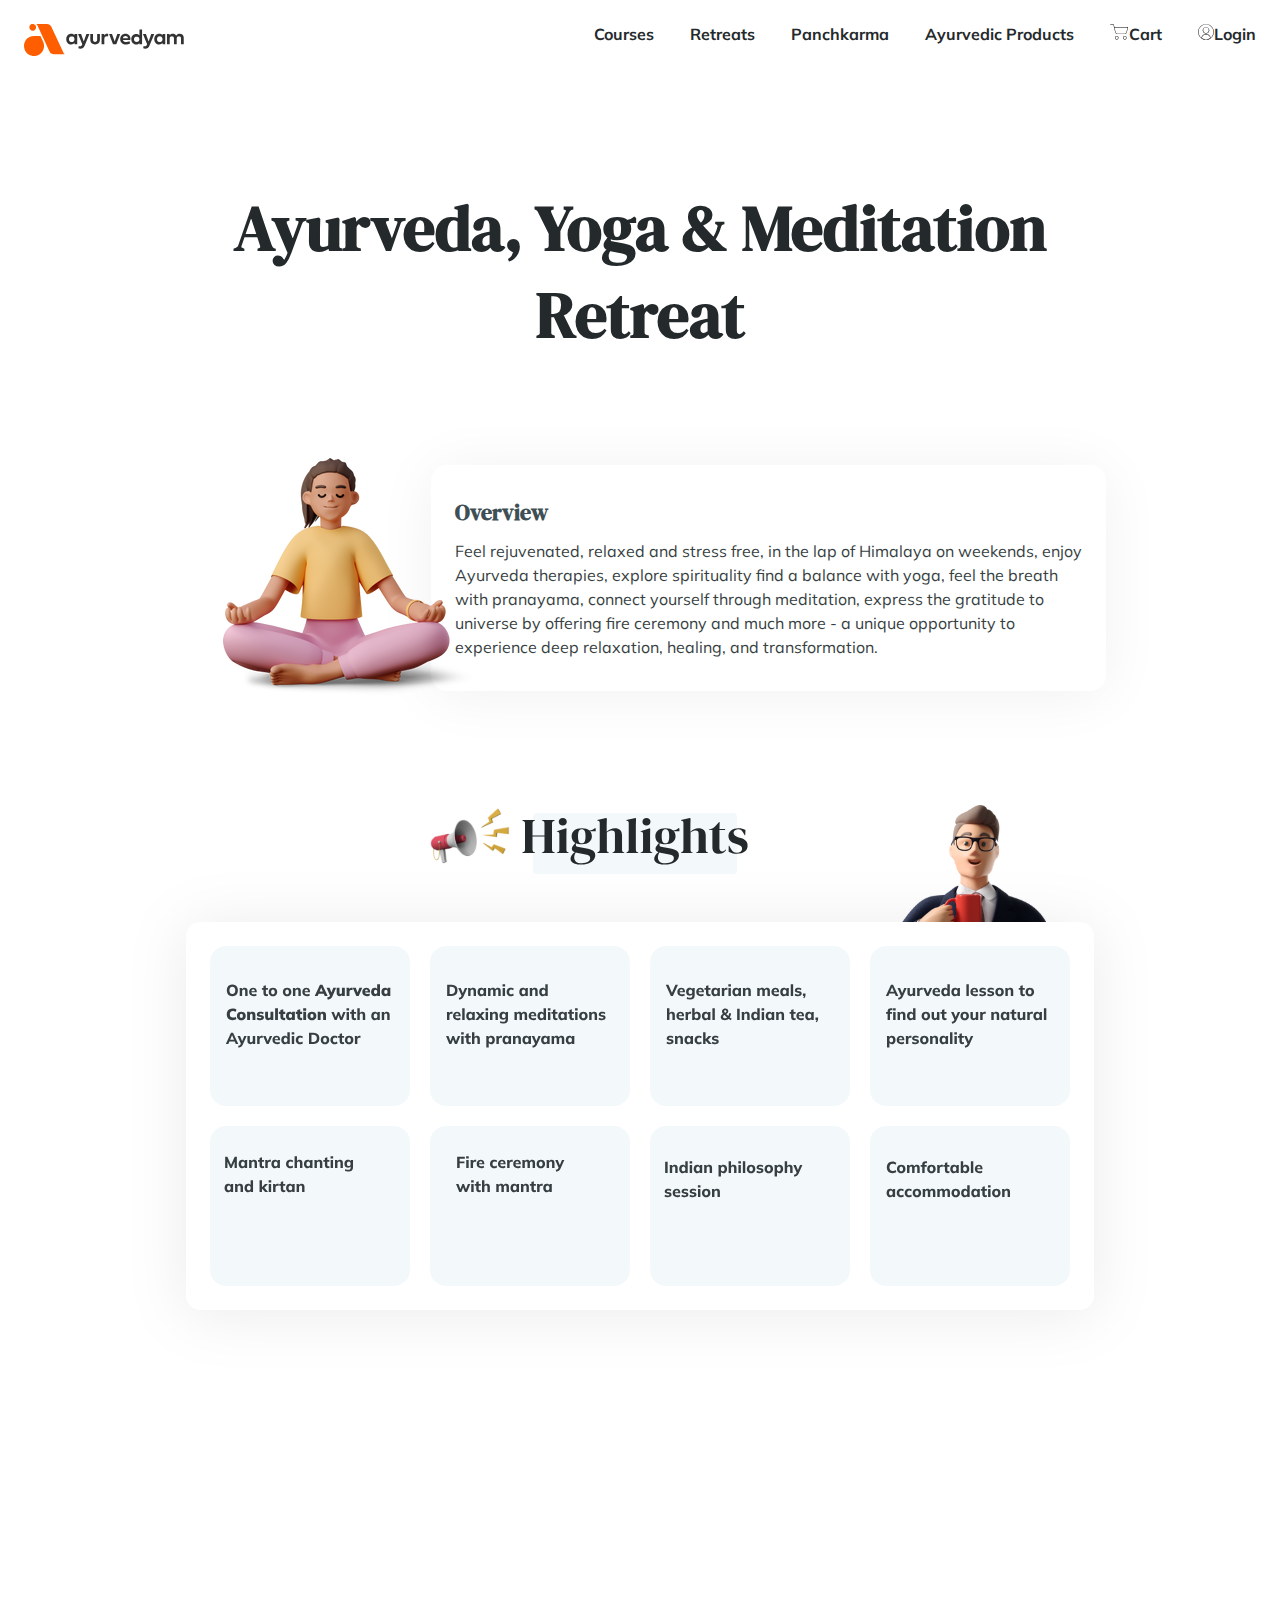
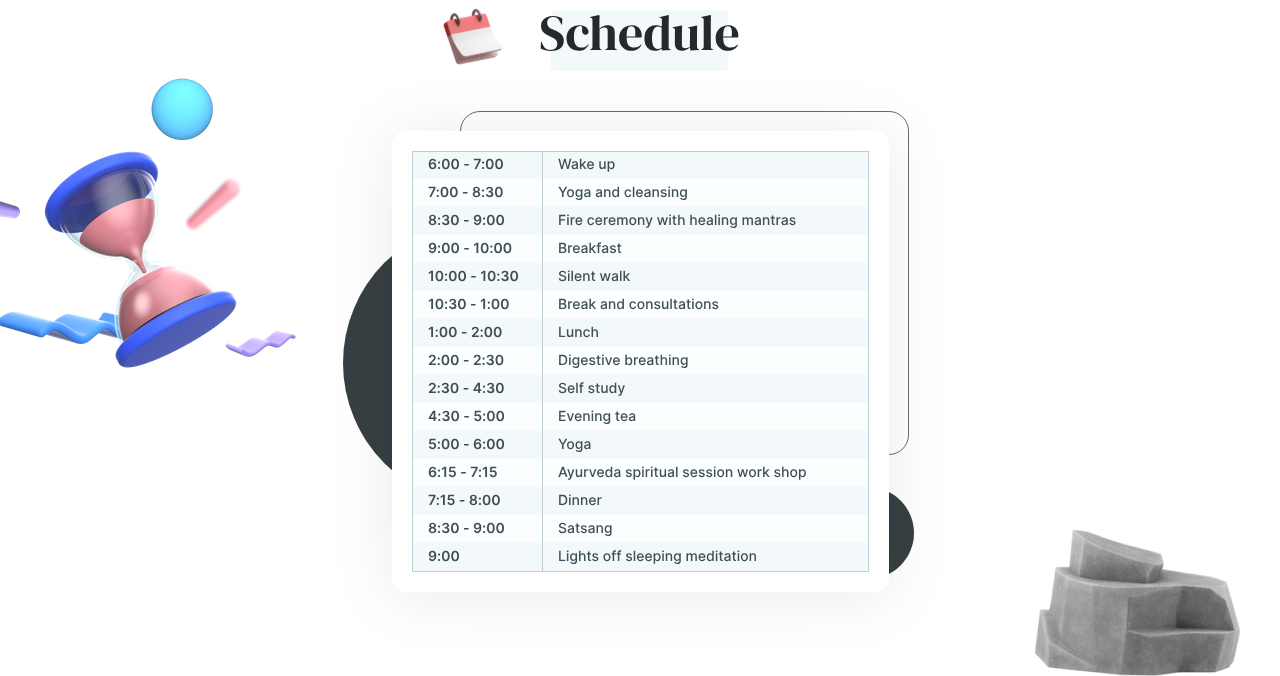
==== retreat.html @ d443c770 "Add files via upload" ====
<!DOCTYPE html>
<html>
    <head><link rel="stylesheet" href="retreat.css">

        <link rel="preconnect" href="https://fonts.googleapis.com">
        <link rel="preconnect" href="https://fonts.gstatic.com" crossorigin>
        <link href="https://fonts.googleapis.com/css2?family=DM+Serif+Display&family=Mulish:wght@400;500;600;700;800;900&display=swap" rel="stylesheet">
        
    </head>
    <body>
        
        <div class="top-navigation-bar">
            
            <!-- Logo -->
            <div>
                <img class="logo" src="images/logo.svg"/>
            </div>
            
            <!-- Primary Nav  -->
            <nav>
                <a href="#">Courses</a>
                <a href="#">Retreats</a>
                <a href="#">Panchkarma</a>
                <a href="#">Ayurvedic Products</a>
            
                <a class="cart" href=""><img src="images/noun_cart_1234598.svg"/>Cart</a>
                <a class="login" href="#"><img src="images/noun_User_2328155.svg"/>Login</a>
            </nav>

        </div>

        <div class="container top-header">
            
            <h1>Ayurveda, Yoga & Meditation Retreat</h1>

            

            <div class="overview-section">
                
                <div class="overvie-image-area">
                    <img src="images/yogagirl-1.png"/>
                </div>

                <div class="overview-content-box">
                    <h4 id="overview">Overview</h4>
                    <p>
                        Feel rejuvenated, relaxed and stress free, in the lap of Himalaya on weekends, 
                        enjoy Ayurveda therapies, explore spirituality find a balance with yoga, 
                        feel the breath with pranayama, connect yourself through meditation, express the
                        gratitude to universe by offering fire ceremony and much more - a unique opportunity 
                        to experience deep relaxation, healing, and transformation. 
                    </p>
                </div>
            </div>
            

        
        </div>

        <div class="page-navigation-box">
            <div class="page-navigation-items container">
                <a class="page-navigation-item-selected" href="#">Highlights</a>
                <a href="#">Program</a>
                <a href="#">Schedule</a>
                <a href="#">Accomodation</a>
                <a href="#">Food</a>
                <a href="#">Inclusion & Exclusions</a>
                <a href="#">Location</a>
                <a href="#">Things to do</a>
                <a href="#">Cancellation Policy</a>
            </div>

        </div>

        
        <div class="highlight-section">
            <img src="images/highlight-section.svg" alt="">
        </div>

       
        <div class="program-section">
            <img src="images/program-section.svg" alt="">
        </div>

       
        <div class="schedule">
            <div class="background-elements">
                <img class="glasshour-img" src="images/processing-2872696-2409412.png"/>
                <img class="rock-img" src="images/business-3d-mountain-rocks.png"/>
            </div>


            <div class="program-section">
                <img src="images/schedule-section.svg" alt="">
            </div>
        </div>









        
    </body>
</html>
---- retreat.css ----
body{
    margin: 0;
    padding: 0;
    font-family: 'Mulish', sans-serif;
    
}


.top-navigation-bar{
    display: flex;
    justify-content: space-between;
    padding: 1.5rem;

}

.logo{
    width: 10em;
}

nav a{
    margin-left: 2em;
    text-decoration: none;
    color: #24292B;
    font-weight: 700;
}


.top-header{
    margin-top: 24px;
    text-align: center;
}

h1{
    font-family: 'DM Serif Display', serif;
    font-size: 4rem;
    text-align: center;
    color: #24292B;
    max-width: 922px;
    margin: 0 auto;
    margin-top: 100px;
}

h4{
    font-family: 'DM Serif Display', serif;
    font-size: 22px;
    color: #3E4F55;
    margin: 0;
    margin-bottom: 12px;
}


.overview-section{
 display: flex;
 align-items: center;
 justify-content: center;
 margin-top: 100px;

}

.overvie-image-area{
    position: relative;
    width: 256px;
    height: 239px;
}

.overview-section img{
    position: absolute;
    left: 48px;
}


.overview-section p{
    margin: 0;
    color: #373F42;
    font-size: 1rem;
    line-height: 1.5rem;
    
}



.overview-content-box{
    width: 675px;
    flex-direction: column;
    padding: 32px 24px;
    text-align: left;
    box-shadow: 0px 4px 60px rgba(0, 0, 0, 0.06);
    border-radius: 16px;
    box-sizing: border-box;
}



.container{
    margin: 0 auto;
    max-width: 1076px;
}

.page-navigation-box{
    height: 48px;
    width: 100%;
    background-color: white;
    filter: drop-shadow(0px 4px 60px rgba(0, 0, 0, 0.06));
    align-items: center;
    margin-top: 100px;
    position: fixed;
    top: 0;
    display: none;
}

.page-navigation-items{
    display: flex;
    flex-direction: row;
    justify-content: space-between;
    align-items: center;
    margin: 0 auto;
    height: 48px;
    width: 1076px;
}

.page-navigation-items a{
    text-decoration: none;
    color:#3E4F55;
    font-weight: 700;
}

.page-navigation-items .page-navigation-item-selected{
    background-color: #11B0A1;
    padding: 15px 12px;
    color: white;
    
}


.highlight-section{
    margin: 0 auto;
    text-align: center;
    margin-top: 100px;

}

.program-section{
    margin: 0 auto;
    text-align: center;
    margin-top: 100px;

}


.background-elements{
    width: 100%;
    height: 678px;
    position: absolute;
    display: flex;
    justify-content: space-between;

}
.rock-img{
    width: 205px;
    height: 146px;
    align-self: flex-end;
    margin-right: 40px;
    
}

.glasshour-img{
    height: 450px;

}
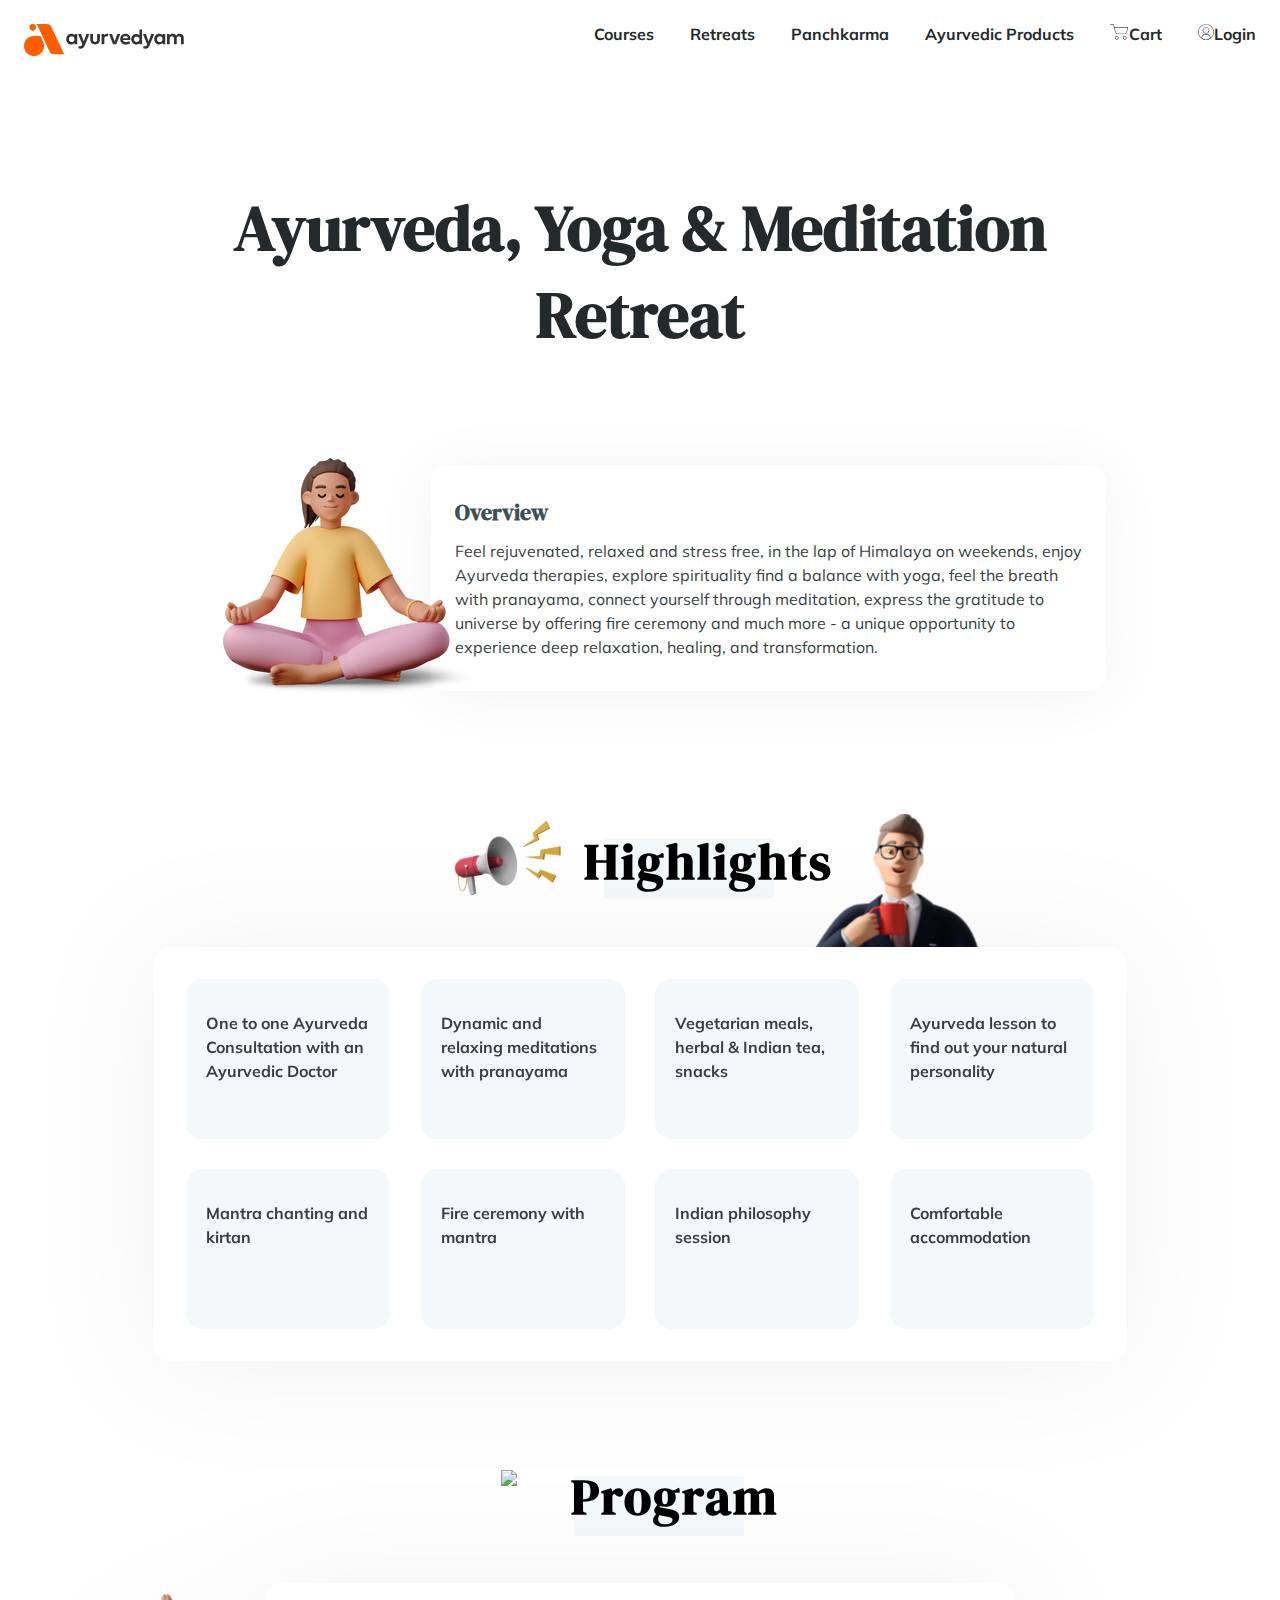
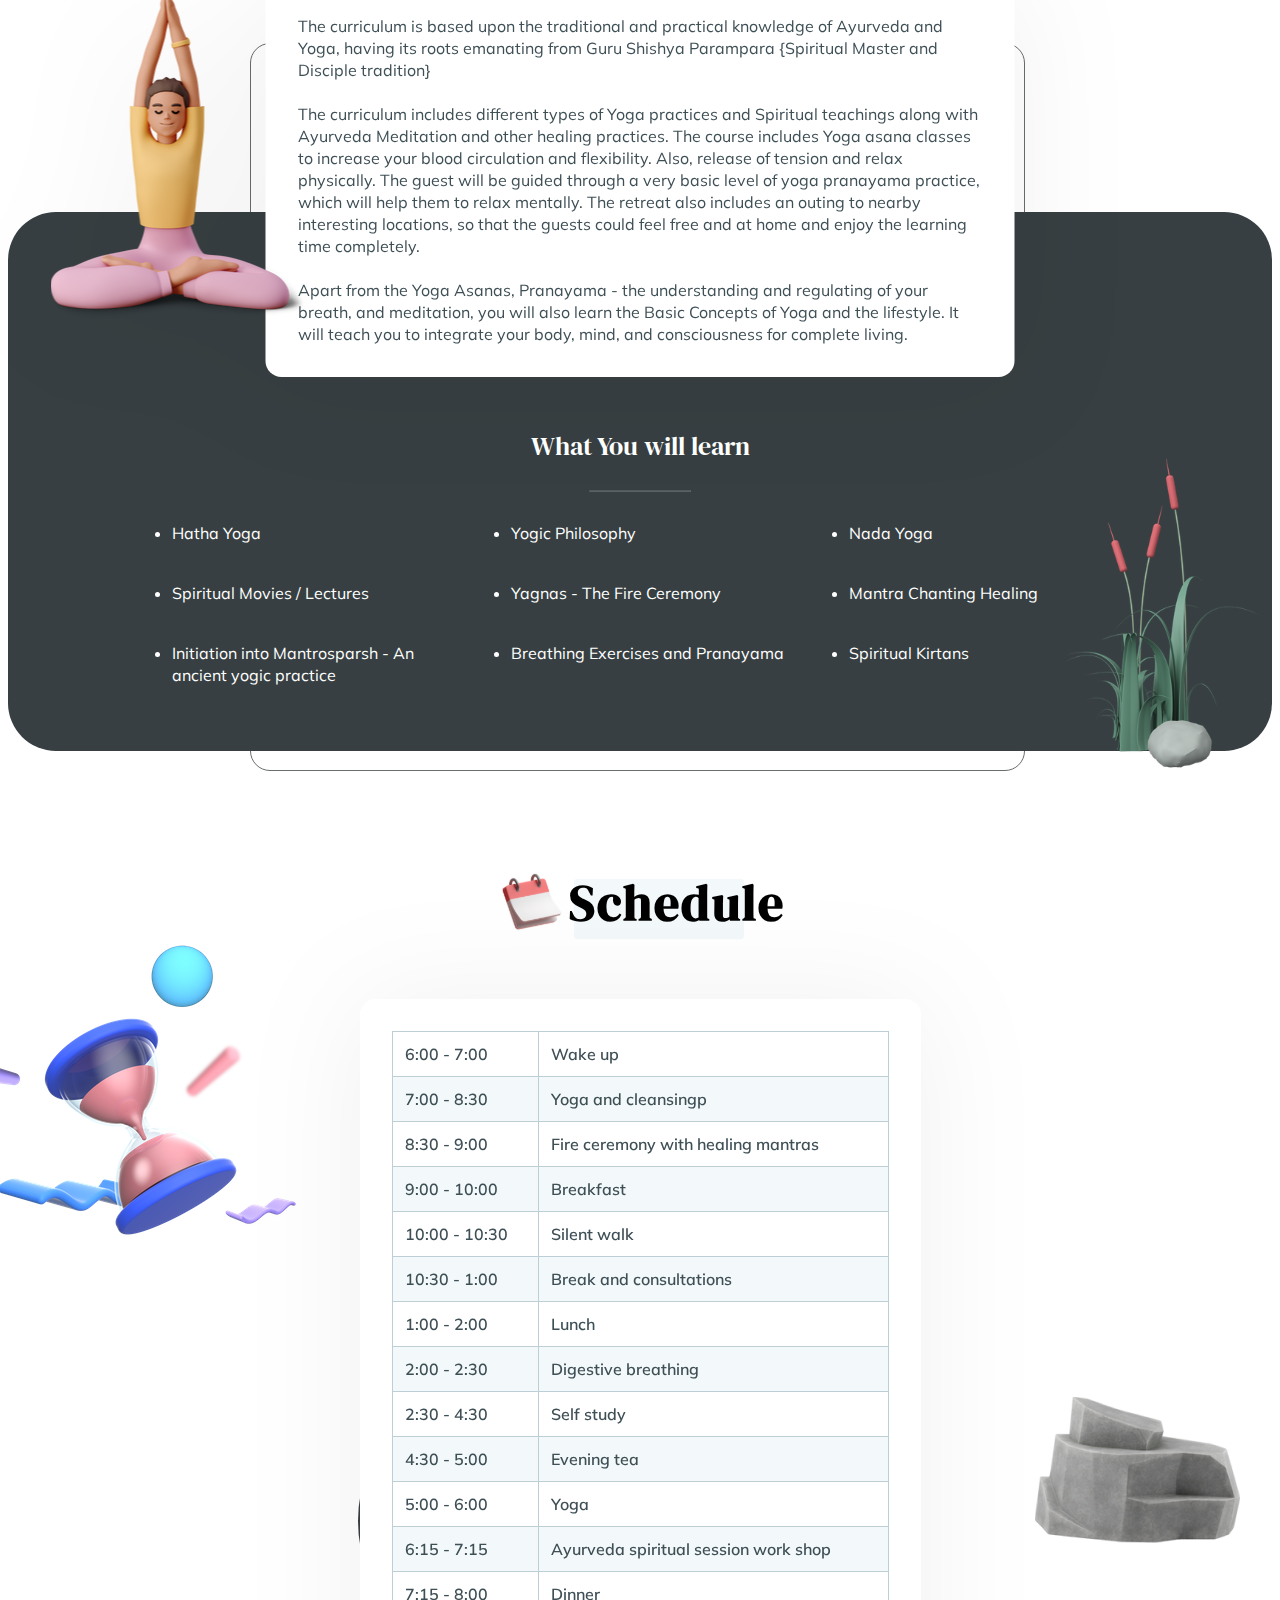
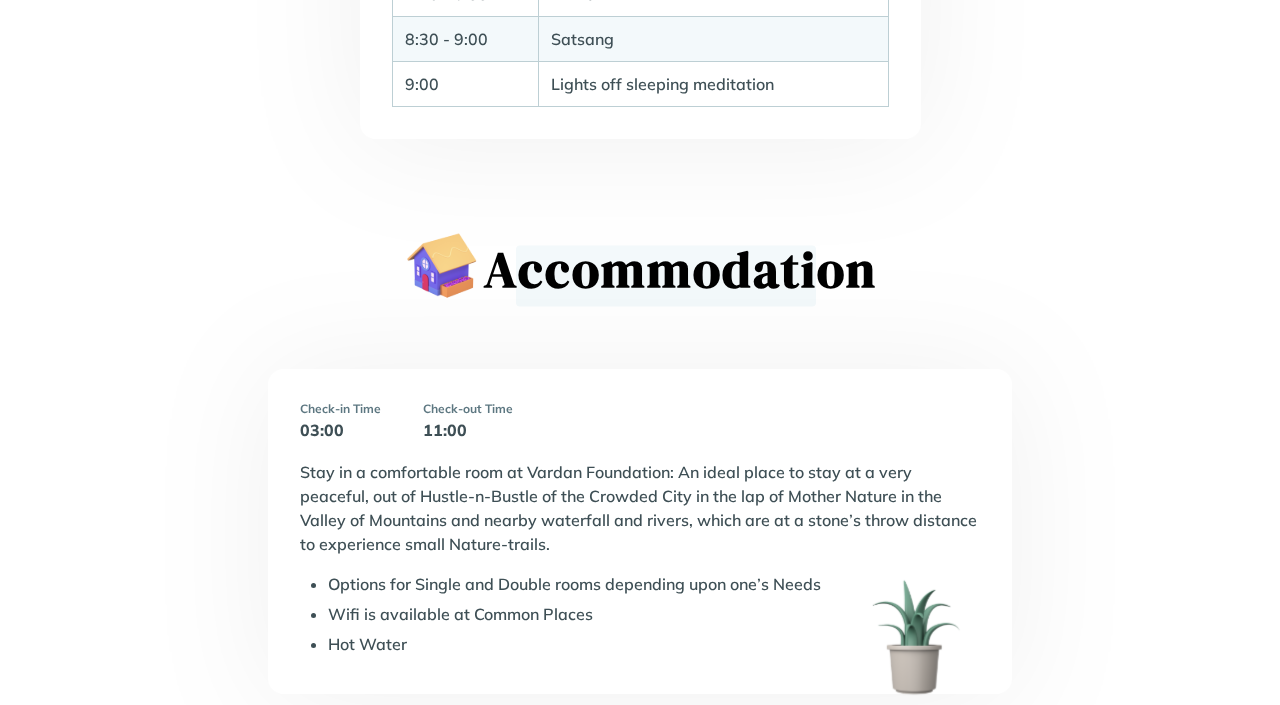
==== commit e4debdcf: "Add files via upload" ====
--- a/retreat.html
+++ b/retreat.html
@@ -73,32 +73,262 @@
         </div>
 
         
+        <!-- highlight Sectiom -->
+        
         <div class="highlight-section">
-            <img src="images/highlight-section.svg" alt="">
-        </div>
-
+            <div class="program-heading-box">
+                <img class="highlight-icon" src="images/highlight-icon.svg"/>
+                <h2>Highlights</h2>
+                <img class="h2-bg" src="images/program-heading-bg.svg"/>
+            </div>
+            <img class="cofee-guy-img" src="images/highlight-cofee-guy.svg" alt="decorative-3dimageofaguy-havingcofee">
+
+            <div class="highlight-text-box container">
+                   
+                <div class="row">
+                    <div class="column"> <p>One to one Ayurveda Consultation with an Ayurvedic Doctor</p> </div>
+                    <div class="column"> <p>Dynamic and relaxing meditations with pranayama</p> </div>
+                    <div class="column"> <p>Vegetarian meals, herbal & Indian tea, snacks</p> </div>
+                    <div class="column"> <p>Ayurveda lesson to find out your natural personality</p> </div>
+                </div>
+                <div class="row">
+                    <div class="column"> <p>Mantra chanting and kirtan</p> </div>
+                    <div class="column"> <p>Fire ceremony with mantra</p> </div>
+                    <div class="column"> <p>Indian philosophy session</p> </div>
+                    <div class="column"> <p>Comfortable accommodation</p> </div>
+                </div>
+    
+            </div>
+
+        </div>
+
+       
+        
+
+
+       
+       
        
         <div class="program-section">
-            <img src="images/program-section.svg" alt="">
-        </div>
-
-       
-        <div class="schedule">
+            <div class="program-heading-box">
+                <img class="program-icon" src="images/program-icon.svg"/>
+                <h2>Program</h2>
+                <img class="h2-bg" src="images/program-heading-bg.svg"/>
+             </div>
+             
+            
+
+            <div class="program-text-box container">
+                <img class="program-yoga-girl-img" src="images/program-yoga-girl.svg"/>
+                <p >The curriculum is based upon the traditional and practical knowledge of 
+                    Ayurveda and Yoga, having its roots emanating from Guru Shishya Parampara {Spiritual Master 
+                    and Disciple tradition}
+                </p>
+
+                <p>
+                    The curriculum includes different types of Yoga practices and Spiritual teachings along with Ayurveda 
+                    Meditation and other healing practices. The course includes Yoga asana classes to increase your blood 
+                    circulation and flexibility.  Also, release of tension and relax physically. The guest will be guided 
+                    through a very basic level of yoga pranayama practice, which will help them to relax mentally. The retreat 
+                    also includes an outing to nearby interesting locations, so that the guests could feel free and at home and 
+                    enjoy the learning time completely.
+                </p>
+
+                <p>
+                    Apart from the Yoga Asanas, Pranayama - the understanding and regulating of your breath, and meditation, 
+                    you will also learn the Basic Concepts of Yoga and the lifestyle. It will teach you to integrate your body,
+                     mind, and consciousness for complete living.
+                </p>
+            </div>
+
+            <div class="program-section2">
+                <p class="program-heading2">What You will learn</p>
+                <hr class="solid">
+                <div class="unordered-list-section container">
+                    <ul>
+                        <li>Hatha Yoga</li>
+                        <li>Spiritual Movies / Lectures</li>
+                        <li>Initiation into Mantrosparsh - An ancient yogic practice</li>
+                    </ul>
+
+                    <ul>
+                        <li>Yogic Philosophy</li>
+                        <li>Yagnas - The Fire Ceremony</li>
+                        <li>Breathing Exercises and Pranayama</li>
+                    </ul>
+
+                    <ul>
+                        <li>Nada Yoga</li>
+                        <li>Mantra Chanting Healing</li>
+                        <li>Spiritual Kirtans</li>
+                    </ul>
+                </div>
+            
+            </div>
+
+            <img class="program-bg" src="images/program-bg.svg" alt="">
+        </div>
+
+       
+        
+        
+        
+        
+        
+        
+        <div class="schedule-section">
             <div class="background-elements">
                 <img class="glasshour-img" src="images/processing-2872696-2409412.png"/>
                 <img class="rock-img" src="images/business-3d-mountain-rocks.png"/>
             </div>
 
-
-            <div class="program-section">
-                <img src="images/schedule-section.svg" alt="">
-            </div>
-        </div>
-
-
-
-
-
+            
+
+            <div class="program-heading-box">
+                <img src="images/schedule-icon.svg"/>
+                <h2>Schedule</h2>
+                <img class="h2-bg" src="images/program-heading-bg.svg"/>
+            </div>
+             
+            <div class="circle"></div>
+            <rec class="sqare-border"></rec>
+
+            <div class="schedule-text-box container">
+                <table>
+                    
+                    <tr>
+                        <td>6:00 - 7:00</td>
+                        <td>Wake up</td>
+                    </tr>
+
+                    <tr>
+                        <td>7:00 - 8:30</td>
+                        <td>Yoga and cleansingp</td>
+                    </tr>
+
+                    <tr>
+                        <td>8:30 - 9:00</td>
+                        <td>Fire ceremony with healing mantras</td>
+                    </tr>
+
+                    <tr>
+                        <td>9:00 - 10:00</td>
+                        <td>Breakfast</td>
+                    </tr>
+
+                    <tr>
+                        <td>10:00 - 10:30</td>
+                        <td>Silent walk</td>
+                    </tr>
+
+                    <tr>
+                        <td>10:30 - 1:00</td>
+                        <td>Break and consultations</td>
+                    </tr>
+
+                    <tr>
+                        <td>1:00 - 2:00</td>
+                        <td>Lunch</td>
+                    </tr>
+
+                    <tr>
+                        <td>2:00 - 2:30</td>
+                        <td>Digestive breathing</td>
+                    </tr>
+
+                    <tr>
+                        <td>2:30 - 4:30</td>
+                        <td>Self study</td>
+                    </tr>
+
+                    <tr>
+                        <td>4:30 - 5:00</td>
+                        <td>Evening tea</td>
+                    </tr>
+
+                    <tr>
+                        <td>5:00 - 6:00</td>
+                        <td>Yoga</td>
+                    </tr>
+
+                    <tr>
+                        <td>6:15 - 7:15</td>
+                        <td>Ayurveda spiritual session work shop</td>
+                    </tr>
+
+                    <tr>
+                        <td>7:15 - 8:00</td>
+                        <td>Dinner</td>
+                    </tr>
+
+                    <tr>
+                        <td>8:30 - 9:00</td>
+                        <td>Satsang</td>
+                    </tr>
+
+                    <tr>
+                        <td>9:00</td>
+                        <td>Lights off sleeping meditation</td>
+                    </tr>
+
+                </table>
+                    
+            </div>
+                
+                
+        </div>
+
+
+        <div class="accomodation-section">
+
+            <div class="program-heading-box">
+                <img src="images/accomodation-icon.svg"/>
+                <h2>Accommodation</h2>
+                <rect class="h2-bg-rectangle"></rect>
+            </div>
+
+            <img class="tree-img" src="images/tree-img.svg"/>
+            <img class="pot-img" src="images/pot-img.svg"/>
+
+            <div class="accomodation-text-box container">
+                
+                <div class="checkin-infobox">
+                    <div class="checkin-box">
+                        <span class="label-name">Check-in Time</span>
+                        <span class="value-name">03:00</span>
+                    </div>
+
+                    <div>
+                        <span class="label-name">Check-out Time</span>
+                        <span class="value-name">11:00</span>
+                    </div>
+                </div>
+
+                <p>
+                    Stay in a comfortable room at Vardan Foundation: An ideal place to 
+                    stay at a very peaceful, out of Hustle-n-Bustle of the Crowded City 
+                    in the lap of Mother Nature in the Valley of Mountains and nearby 
+                    waterfall and rivers, which are at a stone’s throw distance to 
+                    experience small Nature-trails.
+                </p>
+
+                <ul>
+                    <li>Options for Single and Double rooms depending upon one’s Needs</li>
+                    <li>Wifi is available at Common Places</li>
+                    <li>Hot Water</li>
+                </ul>
+
+            </div>
+
+                
+
+
+
+
+
+        </div>
+
+            
 
 
 
--- a/retreat.css
+++ b/retreat.css
@@ -39,6 +39,20 @@
     margin: 0 auto;
     margin-top: 100px;
 }
+
+h2{
+    text-align: center;
+    align-self: center;
+    font-family: 'DM Serif Display';
+    font-size: 50px;
+    letter-spacing: 2px;
+    display: inline-block;
+    margin: 0;
+    position: relative;
+    /* background-color: #F3F9FB;
+    background-size: .4em; */
+}
+
 
 h4{
     font-family: 'DM Serif Display', serif;
@@ -132,19 +146,245 @@
 }
 
 
+/* highlight sectiom */
+
 .highlight-section{
     margin: 0 auto;
     text-align: center;
     margin-top: 100px;
-
-}
+    position: relative;
+    height: 545px;
+}
+
+
+.highlight-section .h2-bg{
+    position: absolute;
+    z-index: -1;
+    left: 53.8%;
+    top: 13%;
+    transform: translate(-50%, -50%);
+    width: 300px;
+    height: 61px;
+}
+
+.highlight-icon{
+    align-self: baseline;
+    /* border: 1px solid blue; */
+    display: inline-block;
+    margin-right: 16px;
+    width: 120px;
+    margin-top: 8px;
+}
+
+.cofee-guy-img{
+    position: absolute;
+    z-index: -1;
+    left: 70%;
+    top: 16%;
+    transform: translate(-50%, -50%);
+}
+
+.highlight-text-box{
+    background-color: white;
+    filter: drop-shadow(0px 4px 60px rgba(0, 0, 0, 0.06));
+    padding: 32px;
+    width: 908px;
+    border-radius: 1em;
+    align-self: center;
+    text-align: left;
+    margin-top: 22px; 
+       
+}
+
+.row{
+    display: flex;
+    justify-content: space-between;
+    align-items: center;
+    margin-bottom: 30px;
+}
+
+.highlight-text-box :last-child{
+    margin-bottom: 0;
+}
+
+/* .row:after {
+    content: "";
+    display: table;
+    clear: both;
+} */
+
+/* .row2{
+    display: flex;
+    justify-content: space-between;
+    align-items: center;
+    width: 860px;
+} */
+
+
+.column {
+    float:none;
+    width: 22.5%;
+    height: 160px;
+    display: flex;
+    background-color: #F3F9FB;
+    box-sizing: border-box;
+    border-radius: 1em;
+  }
+
+.column p{
+      padding: 32px 20px;
+      margin: 0;
+      font-weight: 700;
+      font-size: 1rem;
+      line-height: 1.5em;
+        /* or 150% */
+
+
+        /* Ayurvedyam/N800 */
+
+        color: #373F42;
+  }
+  
+ 
+  
+
+
+/* Program Section */
 
 .program-section{
     margin: 0 auto;
     text-align: center;
-    margin-top: 100px;
-
-}
+    margin-top: 120px;
+    position: relative;
+    height: 883px;
+
+}
+
+
+.program-heading-box{
+    display: flex;
+    flex-direction: row;
+    justify-content: center;
+    /* border: 1px solid red; */
+    align-items: center;
+
+}
+
+
+.program-icon{
+    align-self: baseline;
+    /* border: 1px solid blue; */
+    display: inline-block;
+    margin-right: 16px;
+    width: 54px;
+    margin-top: 8px;
+}
+
+.h2-bg{
+    position: absolute;
+    z-index: -1;
+    left: 51.5%;
+    top: 5%;
+    transform: translate(-50%, -50%);
+}
+
+.program-yoga-girl-img{
+    position: absolute;
+    z-index: 3;
+    left: -215px;
+    top: 11px;
+}
+
+.program-text-box{
+    background-color: white;
+    filter: drop-shadow(0px 4px 60px rgba(0, 0, 0, 0.06));
+    padding: 32px;
+    width: 685px;
+    border-radius: 1em;
+    align-self: center;
+    text-align: left;
+    position: absolute;
+    top: 36%;
+    left: 50%;
+    transform: translate(-50%, -50%);    
+}
+
+.program-text-box p{
+    color: #3E4F55;
+    line-height: 22px;
+    margin: 0;
+    margin-bottom: 22px;
+
+}
+
+.program-text-box :last-child{
+    margin-bottom: 0;
+}
+
+.program-bg{
+    top: 62%;
+    left: 50%;
+    transform: translate(-50%, -50%);
+    position: absolute;
+    z-index: -2;
+}
+
+
+.program-section2{
+    position: absolute;
+    top: 79.5%;
+    left: 50%;
+    transform: translate(-50%, -50%);
+    z-index: 2;
+    color: white;
+    margin-top: -20px;
+
+}
+
+.program-heading2{
+    font-family: 'DM Serif Display', serif;
+    font-size: 26px;
+}
+
+hr.solid {
+    border-top: 1px solid #bbb;
+    width: 100px;
+    margin-top: 10px;
+    margin-bottom: 30px;
+    opacity: .2;
+  }
+
+
+
+.unordered-list-section{
+    display: flex;
+    width: 1016px;
+    justify-content: space-between;
+    text-align: left;
+    /* border: #11B0A1 solid 1px; */
+    
+    z-index: 5;
+
+}
+
+.unordered-list-section ul{
+    width: 308px;
+    line-height: 22px;
+    margin: 0;
+}
+
+.unordered-list-section ul li{
+    margin: 0;
+    margin-bottom: 38px;
+}
+
+.unordered-list-section ul li:last-child{
+    margin: 0;
+}
+
+
+
+/* Schedule Section */
 
 
 .background-elements{
@@ -167,3 +407,178 @@
     height: 450px;
 
 }
+
+.circle {
+    height: 284px;
+    width: 284px;
+    background-color: #373F42;
+    border-radius: 50%;
+    position: absolute;
+    top: 75%;
+    left: 39.1%;
+    transform: translate(-50%, -50%);
+    z-index: -2;
+
+  }
+
+.sqare-border{
+    position: absolute;
+    top: 54.2%;
+    left: 54.2%;
+    transform: translate(-50%, -50%);
+    width: 449px;
+    height: 506px;
+    background-color: white;
+    border: 1px solid #686C6D;
+    border-radius: 1em;
+    z-index: -4;
+}
+
+
+
+.schedule-section{
+    margin: 0 auto;
+    text-align: center;
+    margin-top: 120px; 
+    position: relative;
+}
+
+
+.schedule-text-box{
+    width: 497px;
+    background-color: white;
+    filter: drop-shadow(0px 4px 60px rgba(0, 0, 0, 0.06));
+    padding: 32px;
+    border-radius: 1em;
+    align-self: center;
+    text-align: left;
+    margin-top: 60px;
+
+}
+
+table{
+    width: 100%;
+    border: 1px solid #BDCFD4;
+    border-collapse: collapse;
+}
+
+
+td{
+    text-align: left;
+    padding: 12px;
+    border: 1px solid #BDCFD4;
+    font-weight: 600;
+    color: #3E4F55;
+}
+
+tr:nth-child(even){
+    background-color: #F3F9FB;
+}
+
+
+
+/* Accomodation Section */
+
+.accomodation-section{
+    margin: 0 auto;
+    text-align: center;
+    margin-top: 90px;
+    position: relative;
+
+}
+
+
+.accomodation-section .h2-bg-rectangle{
+    position: absolute;
+    z-index: -1;
+    left: 52%;
+    top: 10%;
+    transform: translate(-50%, -50%);
+    width: 300px;
+    height: 61px;
+    border-radius: 4px;
+    background-color: #F3F9FB;
+
+}
+
+.accomodation-text-box{
+    width: 680px;
+    background-color: white;
+    filter: drop-shadow(0px 4px 60px rgba(0, 0, 0, 0.06));
+    padding: 32px;
+    border-radius: 1em;
+    align-self: center;
+    text-align: left;
+    margin-top: 60px;
+
+}
+
+.tree-img{
+    position: absolute;
+    z-index: -1;
+    left: 27.8%;
+    top: 74%;
+    transform: translate(-50%, -50%);
+}
+
+.pot-img{
+    position: absolute;
+    z-index: 1;
+    left: 71.5%;
+    top: 88%;
+    transform: translate(-50%, -50%);
+
+}
+
+
+
+
+.checkin-infobox{
+    display: flex;
+    margin-bottom: 1em;
+
+}
+
+.checkin-box{
+    margin-right: 42px;
+}
+
+
+
+.checkin-infobox span{
+    display: block;
+}
+
+.label-name{
+    font-size: 12px;
+    font-weight: 700;
+    color: #5D7781;
+    margin-bottom: 4px;
+}
+
+.value-name{
+    font-size: 1rem;
+    font-weight: 800;
+    color: #3E4F55;
+    margin-bottom: 4px;
+}
+
+.accomodation-text-box p, 
+.accomodation-text-box li{
+
+    font-weight: 600;
+    font-size: 1rem;
+    line-height: 1.5em;
+    color: #3E4F55;
+}
+
+.accomodation-text-box li{
+    margin-bottom: 6px;
+}
+
+
+.accomodation-text-box ul{
+    margin-left: -12px;
+    margin-bottom: 0;
+}
+
